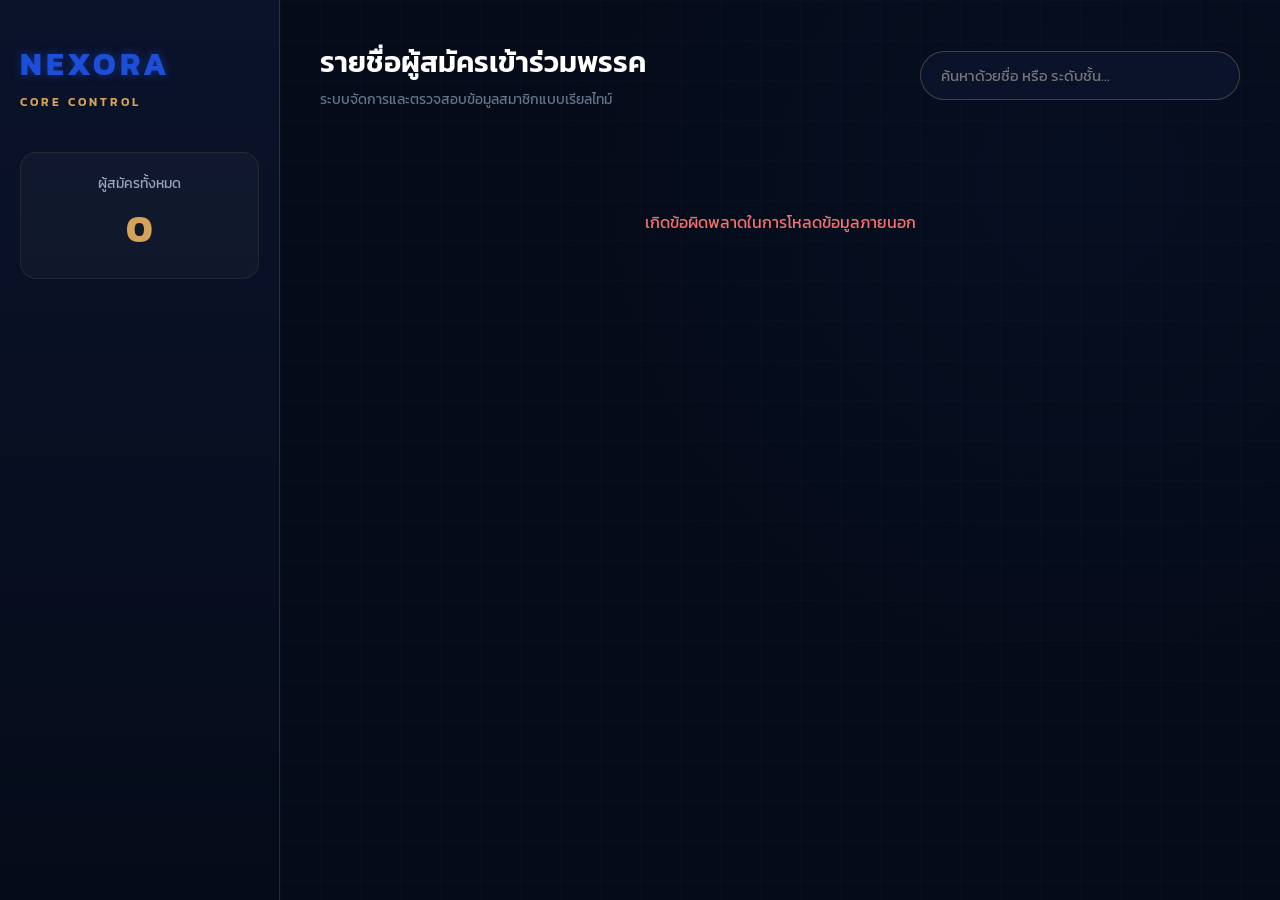
==== admin/admin.html @ 324586fe "Add files via upload" ====
<!DOCTYPE html>
<html lang="th">
<head>
    <meta charset="UTF-8">
    <meta name="viewport" content="width=device-width, initial-scale=1.0">
    <title>NEXORA PARTY - Admin Dashboard</title>
    <link rel="stylesheet" href="admin-style.css">
    <link rel="preconnect" href="https://fonts.googleapis.com">
    <link rel="preconnect" href="https://fonts.gstatic.com" crossorigin>
    <link href="https://fonts.googleapis.com/css2?family=Kanit:wght@300;400;500;600;700&display=swap" rel="stylesheet">
</head>
<body>

    <div class="admin-container">
        <aside class="sidebar">
            <div class="sidebar-brand">
                <h2>NEXORA</h2>
                <span>CORE CONTROL</span>
            </div>
            <div class="stats-panel">
                <div class="stat-box">
                    <span class="stat-label">ผู้สมัครทั้งหมด</span>
                    <span class="stat-number" id="total-applicants">0</span>
                </div>
            </div>
        </aside>

        <main class="main-content">
            <header class="content-header">
                <div class="header-title">
                    <h1>รายชื่อผู้สมัครเข้าร่วมพรรค</h1>
                    <p>ระบบจัดการและตรวจสอบข้อมูลสมาชิกแบบเรียลไทม์</p>
                </div>
                
                <div class="search-box">
                    <input type="text" id="search-input" placeholder="ค้นหาด้วยชื่อ หรือ ระดับชั้น...">
                </div>
            </header>

            <div id="loading-state" class="loading-box">
                <div class="spinner"></div>
                <p>กำลังดึงข้อมูลจาก NEXORA DATABASE...</p>
            </div>

            <div id="applicants-grid" class="applicants-grid">
                </div>
        </main>
    </div>

    <script src="admin-script.js"></script>
</body>
</html>
---- admin/admin-style.css ----
/* --- Admin Futuristic Dashboard Theme --- */
* {
    margin: 0;
    padding: 0;
    box-sizing: border-box;
    font-family: 'Kanit', sans-serif;
}

body {
    background-color: #050b18;
    color: #ffffff;
    min-height: 100vh;
    overflow-x: hidden;
}

.admin-container {
    display: flex;
    min-height: 100vh;
}

/* --- Sidebar Style --- */
.sidebar {
    width: 280px;
    background: linear-gradient(180deg, #0b132b 0%, #050b18 100%);
    border-right: 1px solid rgba(212, 163, 89, 0.2);
    padding: 40px 20px;
    display: flex;
    flex-direction: column;
    gap: 40px;
}

.sidebar-brand h2 {
    font-size: 2rem;
    font-weight: 700;
    letter-spacing: 4px;
    color: #1d4ed8;
    text-shadow: 0 0 10px rgba(29, 78, 216, 0.5);
}

.sidebar-brand span {
    font-size: 0.75rem;
    letter-spacing: 3px;
    color: #d4a359;
    font-weight: 600;
}

.stat-box {
    background: rgba(255, 255, 255, 0.03);
    border: 1px solid rgba(212, 163, 89, 0.1);
    padding: 20px;
    border-radius: 16px;
    text-align: center;
}

.stat-label {
    display: block;
    font-size: 0.85rem;
    color: #94a3b8;
    margin-bottom: 5px;
}

.stat-number {
    font-size: 2.5rem;
    font-weight: 700;
    color: #d4a359;
}

/* --- Main Content Area --- */
.main-content {
    flex: 1;
    padding: 40px;
    background-image: 
        radial-gradient(circle at 80% 20%, rgba(29, 78, 216, 0.05) 0%, transparent 50%),
        linear-gradient(rgba(255, 255, 255, 0.01) 1px, transparent 1px),
        linear-gradient(90deg, rgba(255, 255, 255, 0.01) 1px, transparent 1px);
    background-size: 100% 100%, 40px 40px, 40px 40px;
}

.content-header {
    display: flex;
    justify-content: space-between;
    align-items: center;
    margin-bottom: 40px;
    gap: 20px;
}

.header-title h1 {
    font-size: 1.8rem;
    font-weight: 600;
}

.header-title p {
    color: #64748b;
    font-size: 0.9rem;
    margin-top: 5px;
}

.search-box input {
    background: #0b132b;
    border: 1px solid rgba(212, 163, 89, 0.3);
    padding: 12px 20px;
    border-radius: 30px;
    color: #fff;
    width: 320px;
    font-size: 0.95rem;
    outline: none;
    transition: all 0.3s ease;
}

.search-box input:focus {
    border-color: #d4a359;
    box-shadow: 0 0 15px rgba(212, 163, 89, 0.3);
}

/* --- ล็อกตารางแบบการ์ดรายคน (Applicants Grid) --- */
.applicants-grid {
    display: grid;
    grid-template-columns: repeat(auto-fill, minmax(300px, 1fr));
    gap: 25px;
}

.applicant-card {
    background: rgba(11, 19, 43, 0.6);
    backdrop-filter: blur(10px);
    border: 1px solid rgba(255, 255, 255, 0.05);
    border-radius: 20px;
    padding: 25px;
    position: relative;
    transition: all 0.3s ease;
}

.applicant-card:hover {
    transform: translateY(-5px);
    border-color: #d4a359;
    box-shadow: 0 10px 25px rgba(212, 163, 89, 0.15);
}

.card-badge {
    position: absolute;
    top: 20px; right: 20px;
    background: rgba(29, 78, 216, 0.2);
    color: #3b82f6;
    border: 1px solid #1d4ed8;
    padding: 4px 12px;
    border-radius: 20px;
    font-size: 0.75rem;
    font-weight: 600;
}

.card-info {
    margin-top: 15px;
}

.card-info .name {
    font-size: 1.3rem;
    font-weight: 600;
    color: #ffffff;
    margin-bottom: 15px;
}

.info-item {
    display: flex;
    flex-direction: column;
    gap: 4px;
    margin-bottom: 12px;
}

.info-item .label {
    font-size: 0.75rem;
    color: #64748b;
    text-transform: uppercase;
    letter-spacing: 1px;
}

.info-item .value {
    font-size: 0.95rem;
    color: #cbd5e1;
}

/* เอฟเฟกต์ลิงก์โซเชียลมีเดีย */
.info-item .value.social {
    color: #d4a359;
    font-weight: 500;
}

/* --- Loading State Spinner --- */
.loading-box {
    text-align: center;
    padding: 60px;
}

.spinner {
    width: 40px; height: 40px;
    border: 4px solid rgba(255,255,255,0.1);
    border-top-color: #d4a359;
    border-radius: 50%;
    margin: 0 auto 20px auto;
    animation: spin 1s infinite linear;
}

@keyframes spin {
    to { transform: rotate(360deg); }
}

/* --- Responsive --- */
@media (max-width: 900px) {
    .admin-container { flex-direction: column; }
    .sidebar { width: 100%; padding: 20px; gap: 20px; }
    .main-content { padding: 20px; }
    .content-header { flex-direction: column; align-items: flex-start; }
    .search-box input { width: 100%; }
}
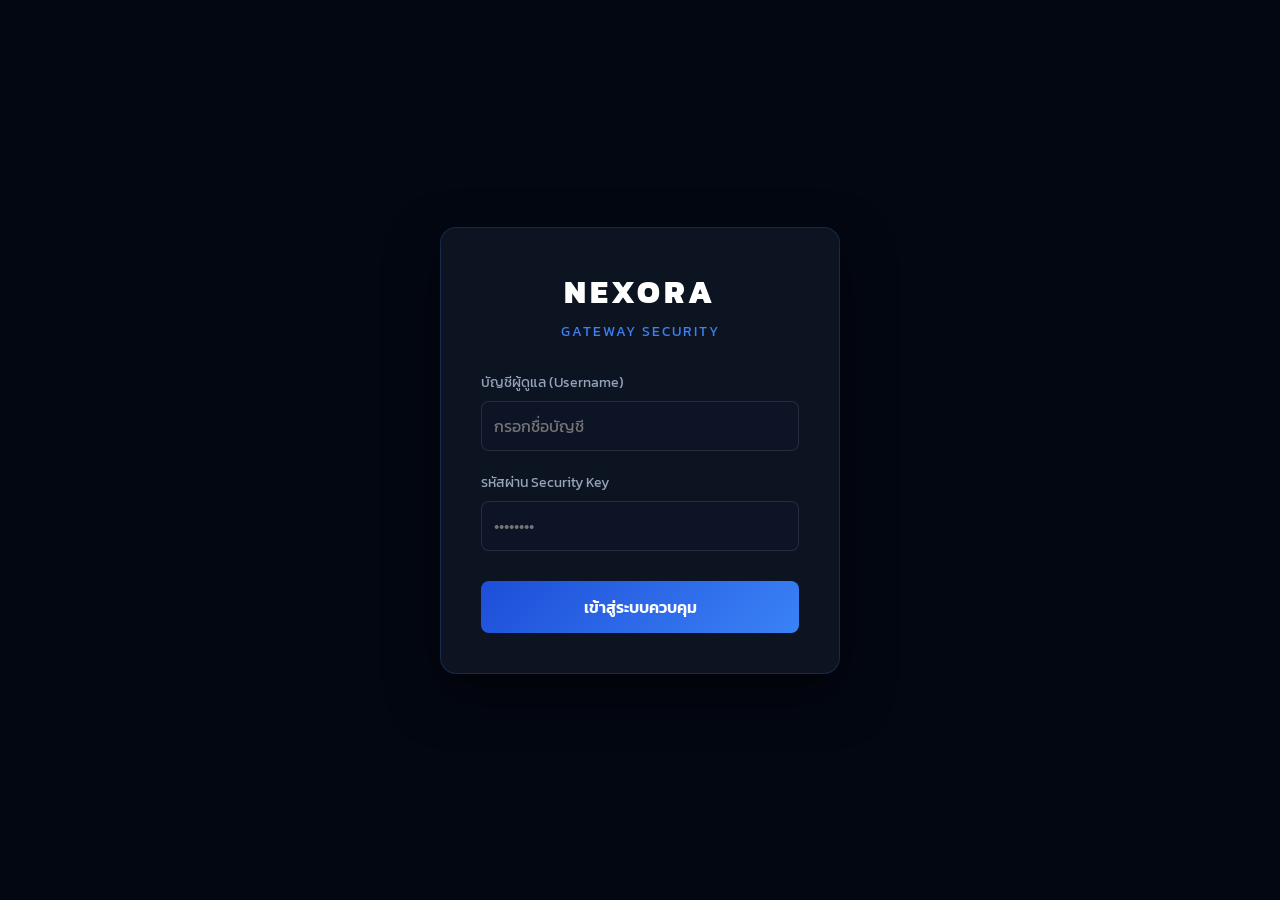
==== commit dfa64463: "Add files via upload" ====
--- a/admin/admin.html
+++ b/admin/admin.html
@@ -8,6 +8,7 @@
     <link rel="preconnect" href="https://fonts.googleapis.com">
     <link rel="preconnect" href="https://fonts.gstatic.com" crossorigin>
     <link href="https://fonts.googleapis.com/css2?family=Kanit:wght@300;400;500;600;700&display=swap" rel="stylesheet">
+    <link rel="stylesheet" href="https://cdnjs.cloudflare.com/ajax/libs/font-awesome/6.4.2/css/all.min.css">
 </head>
 <body>
 
@@ -42,8 +43,7 @@
                 <p>กำลังดึงข้อมูลจาก NEXORA DATABASE...</p>
             </div>
 
-            <div id="applicants-grid" class="applicants-grid">
-                </div>
+            <div id="applicants-grid" class="applicants-grid"></div>
         </main>
     </div>
 
